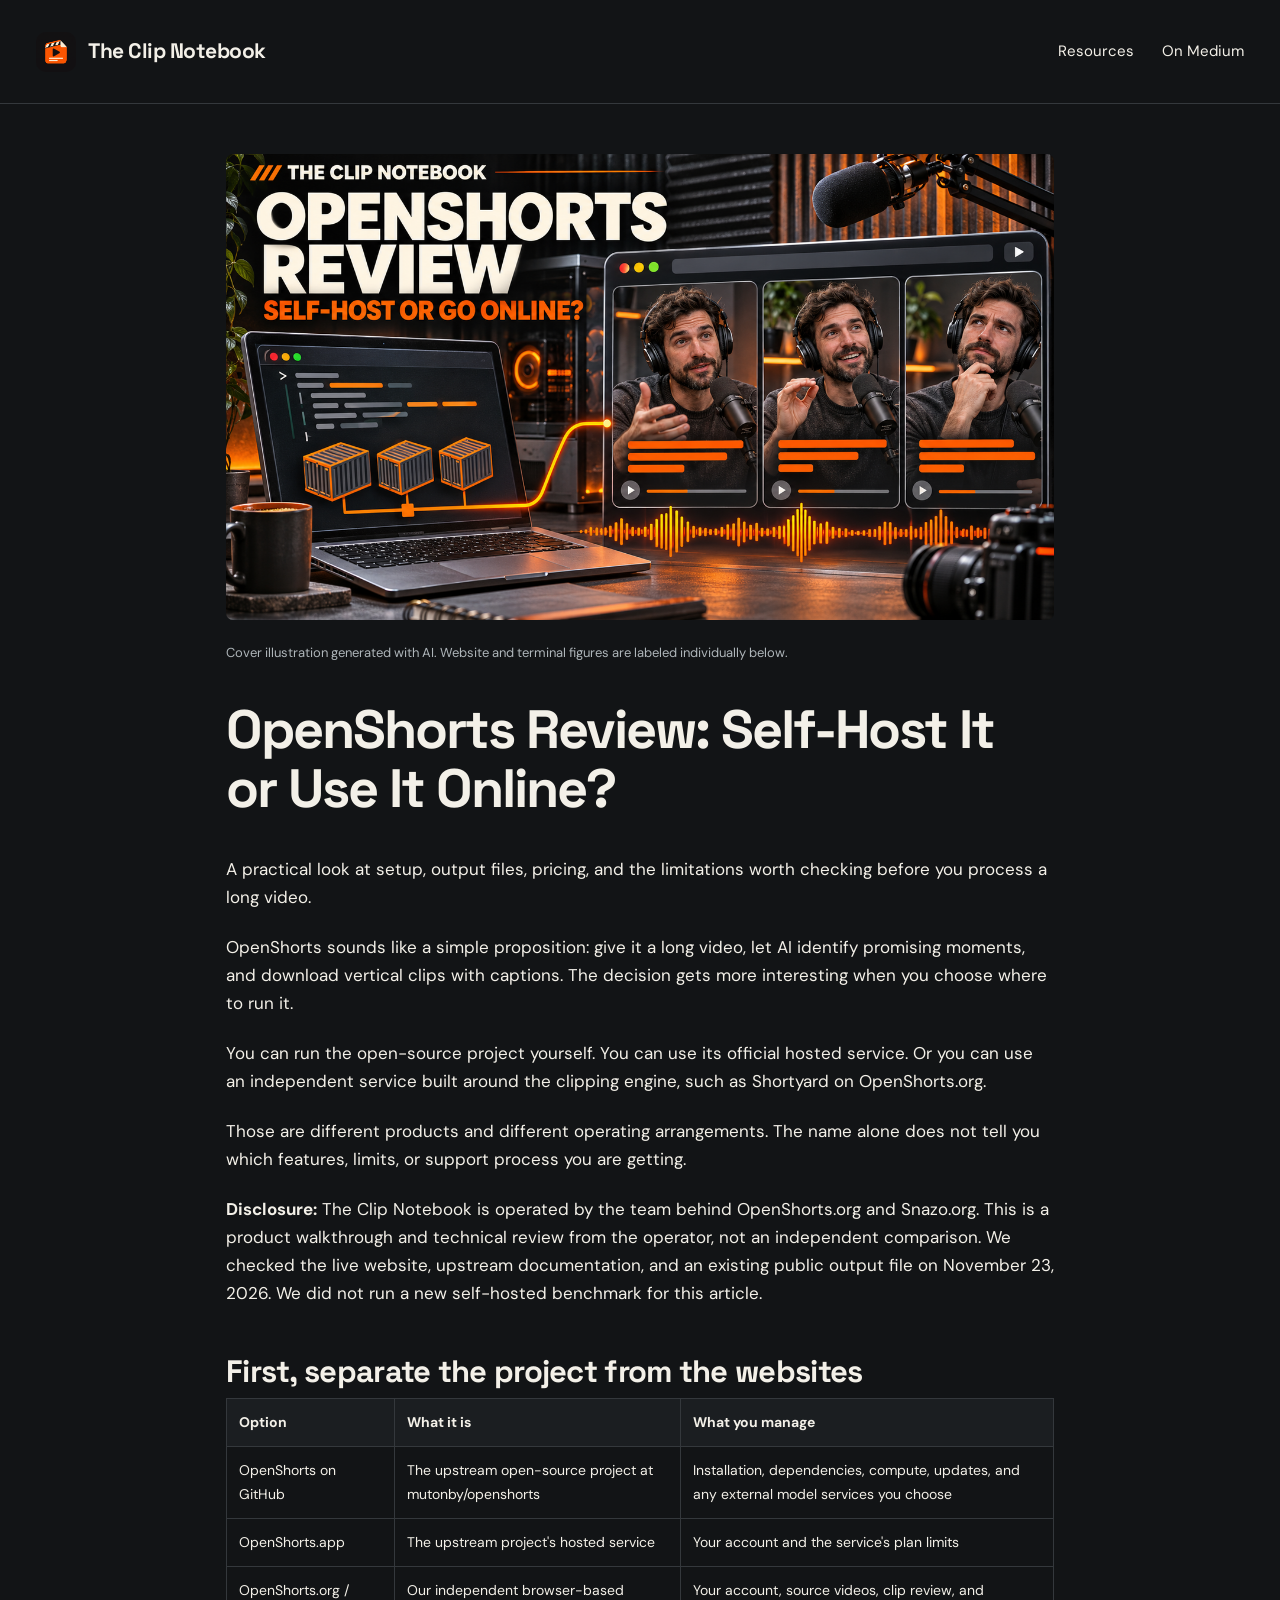
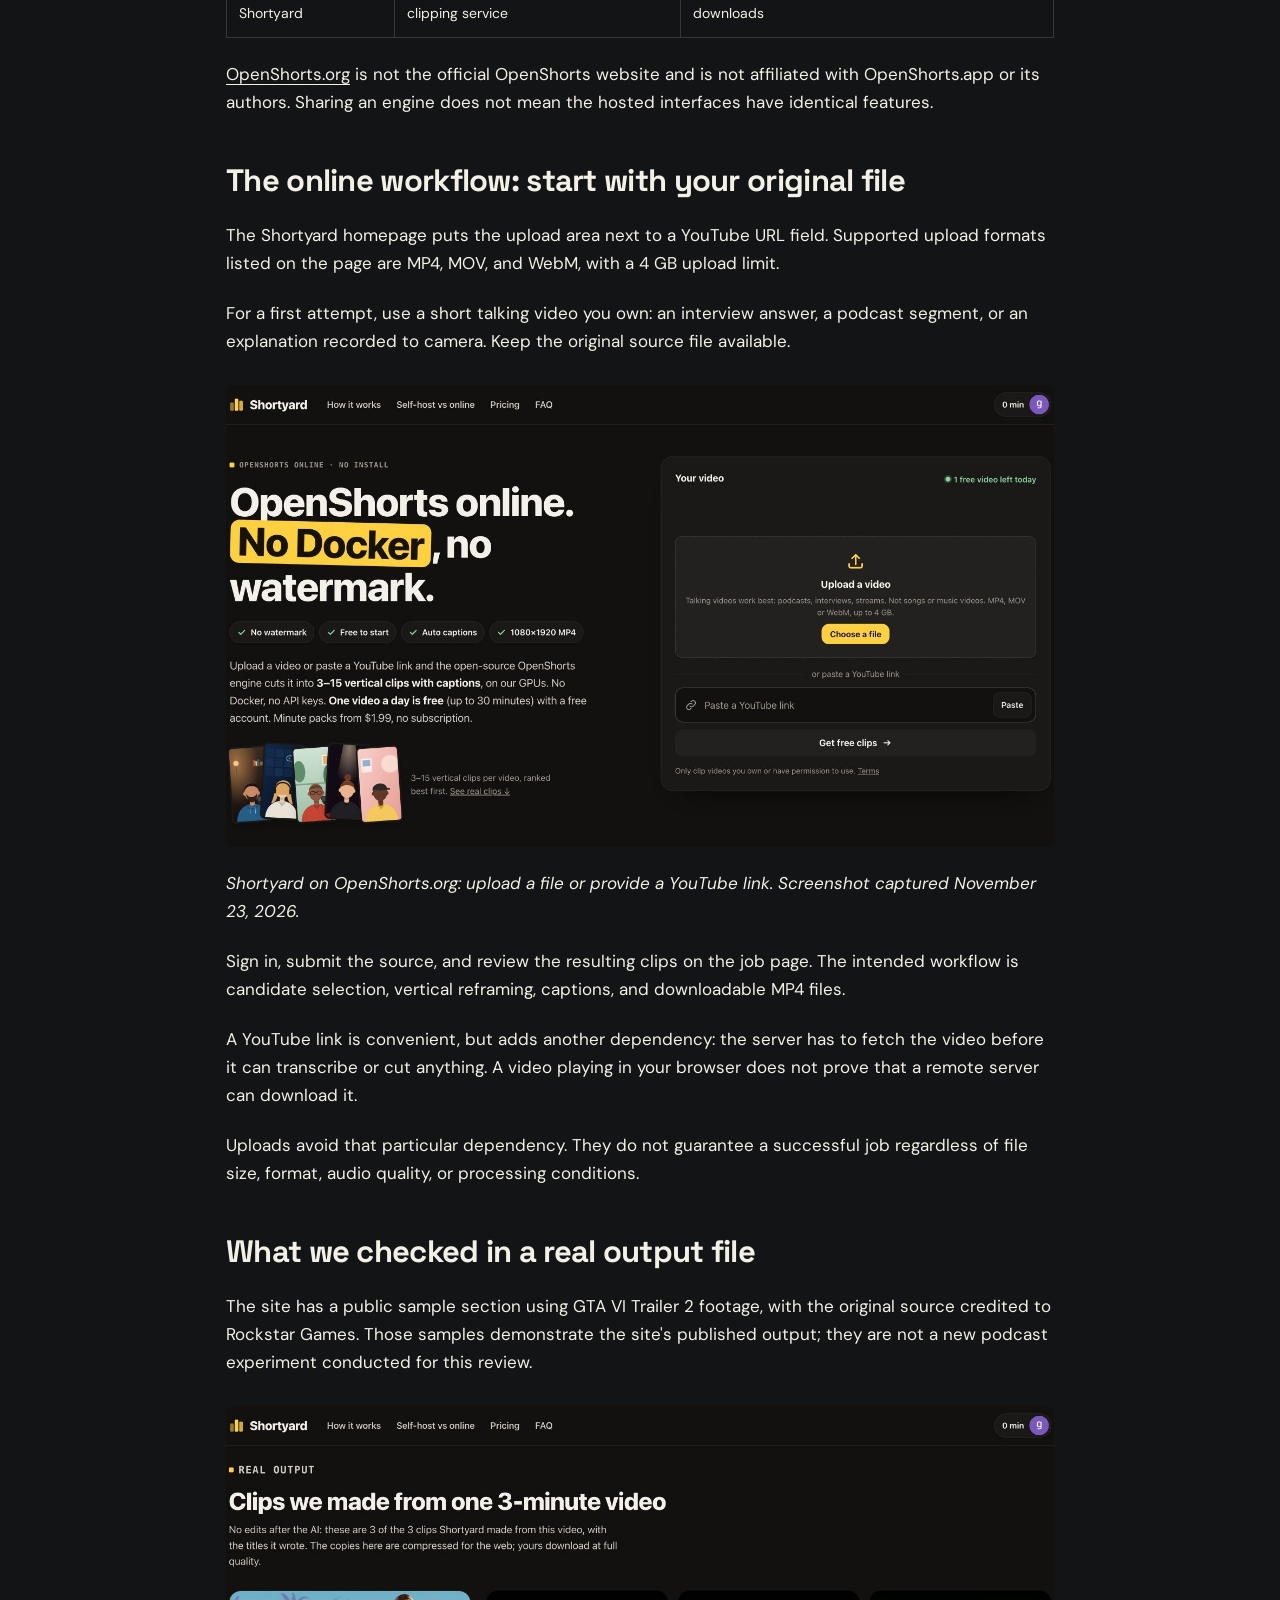
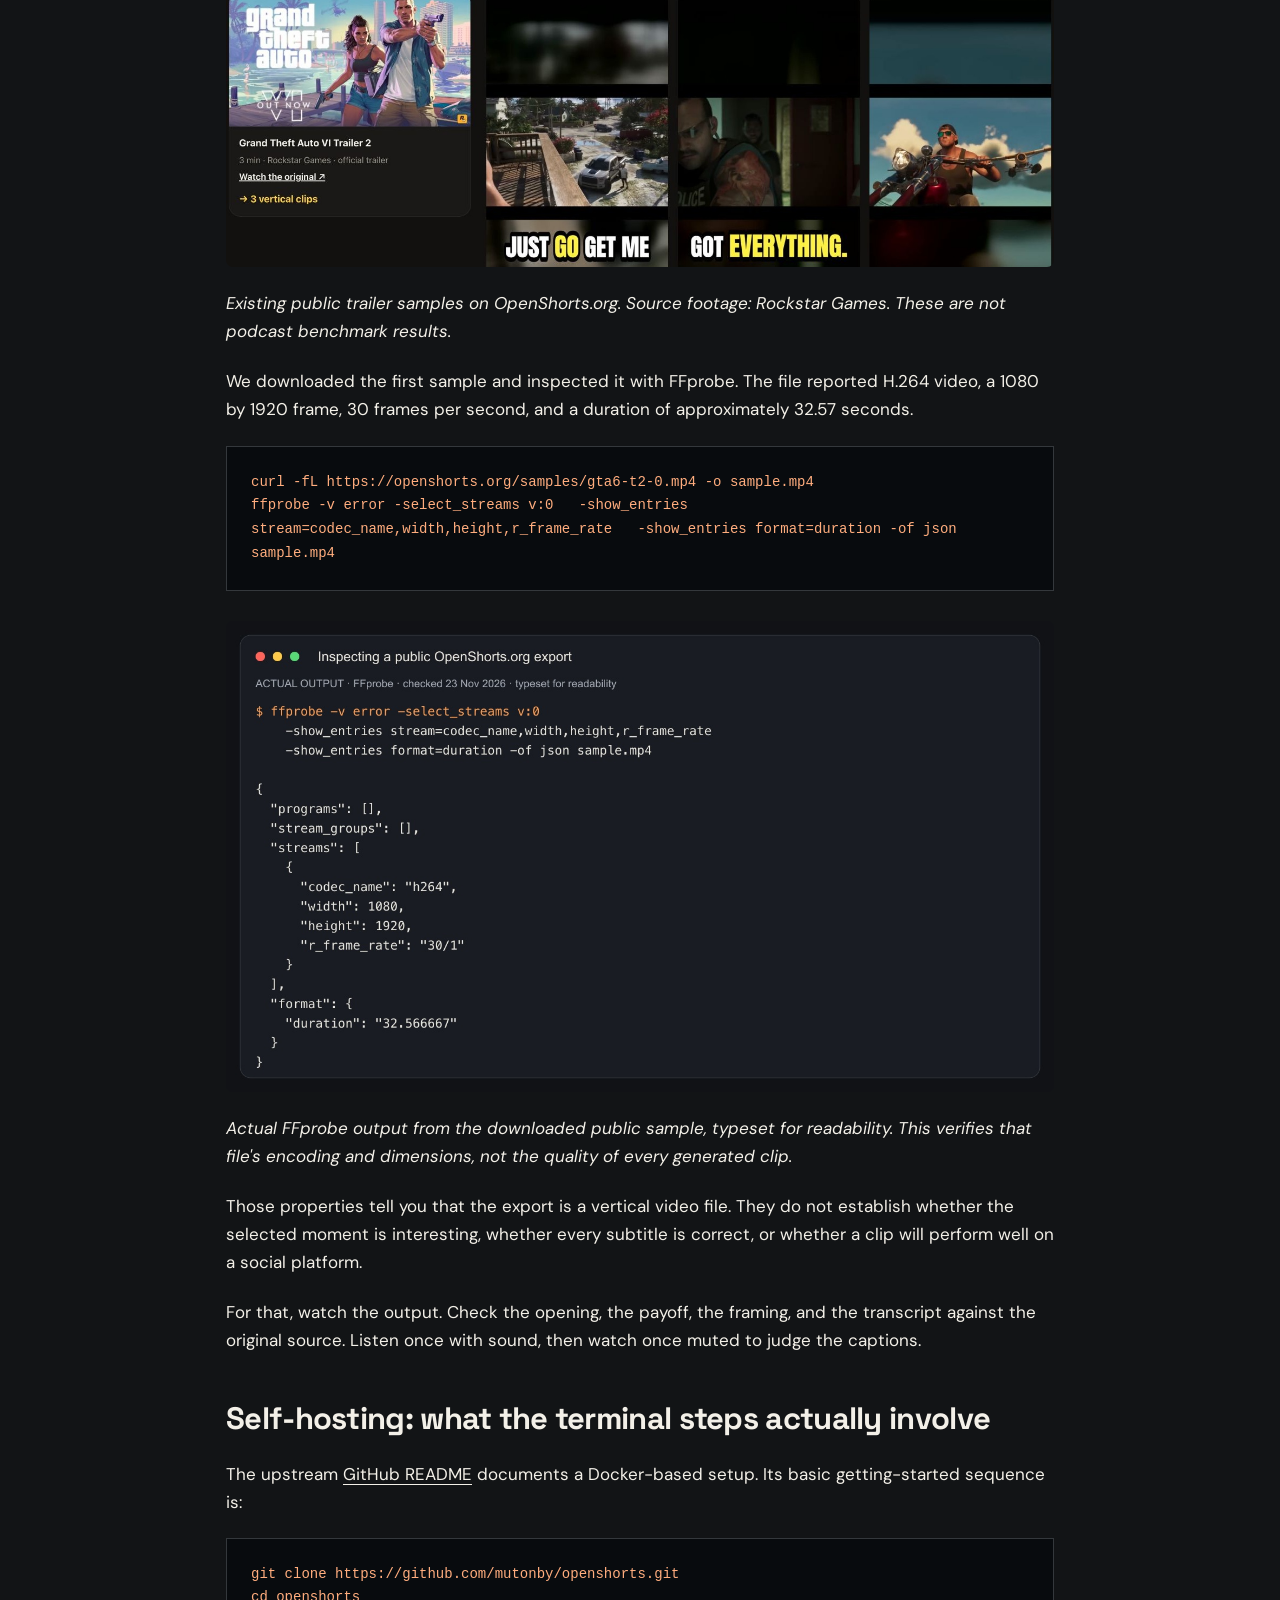
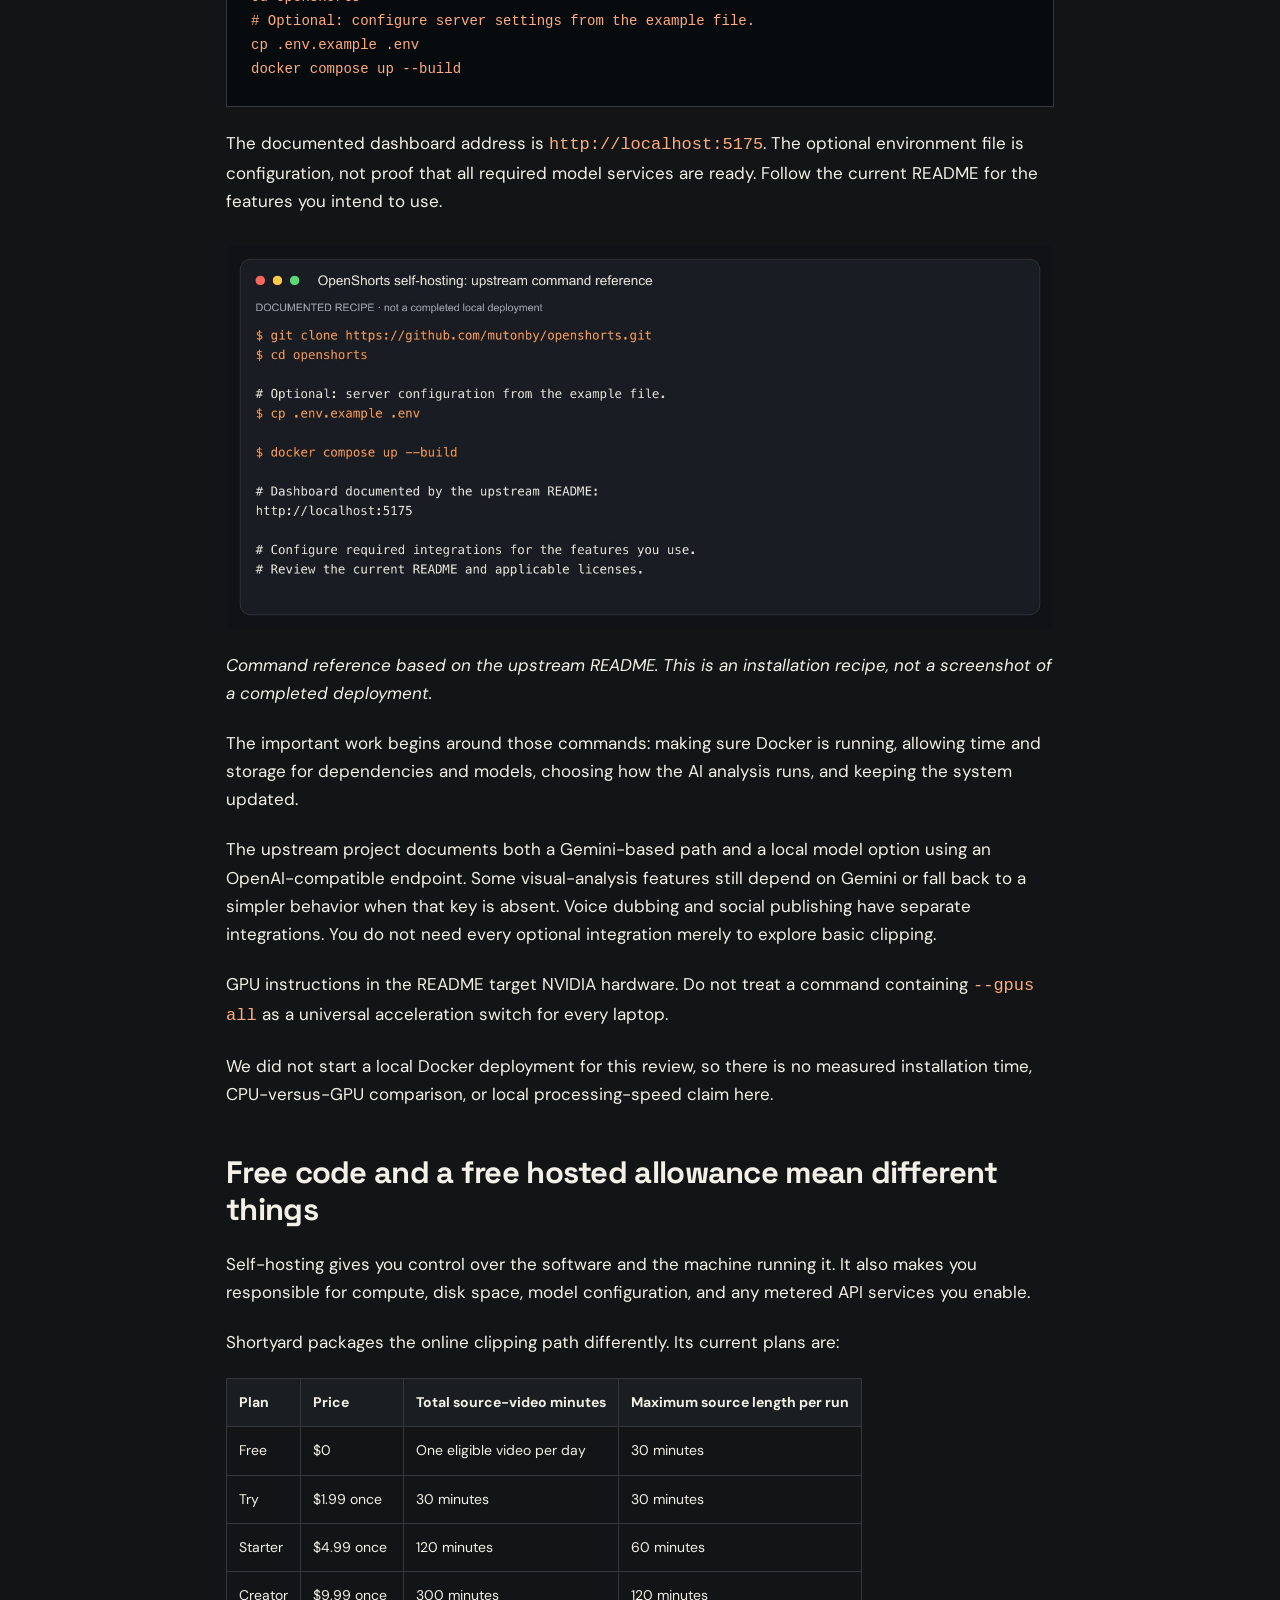
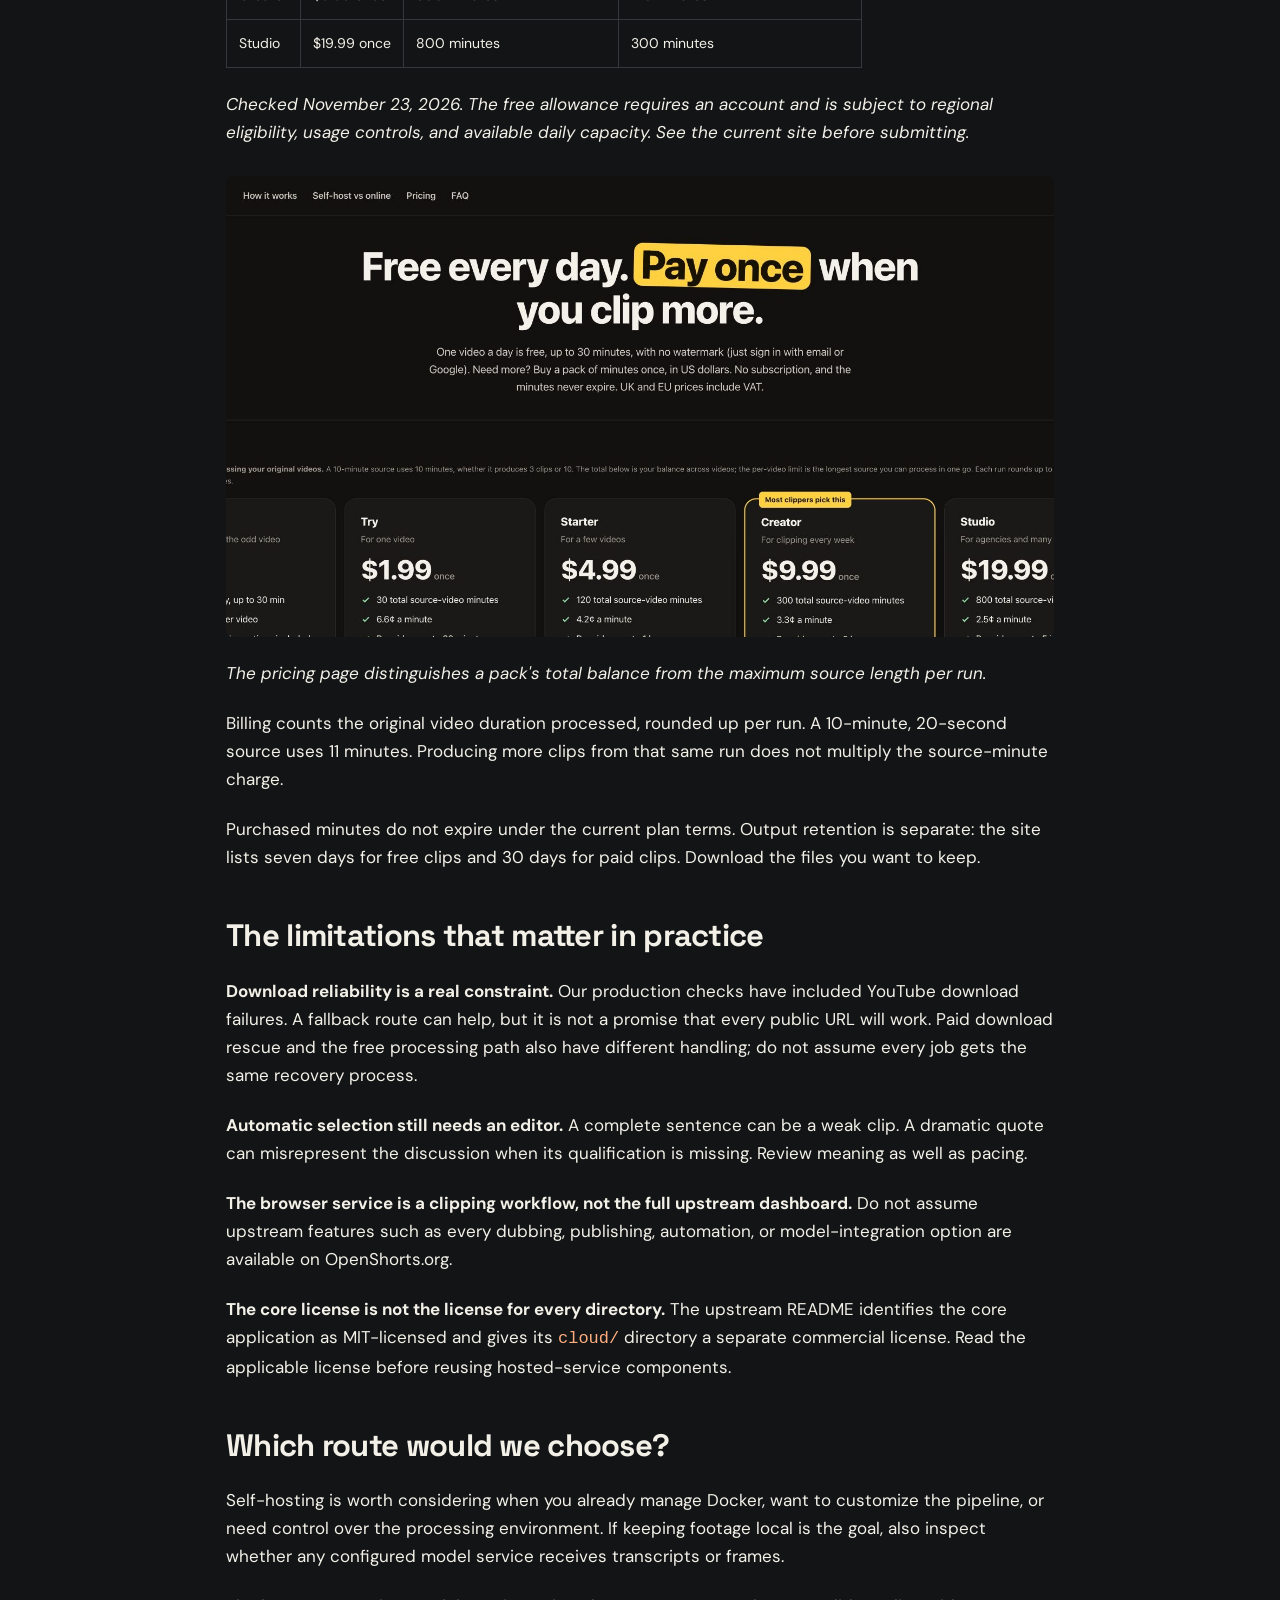
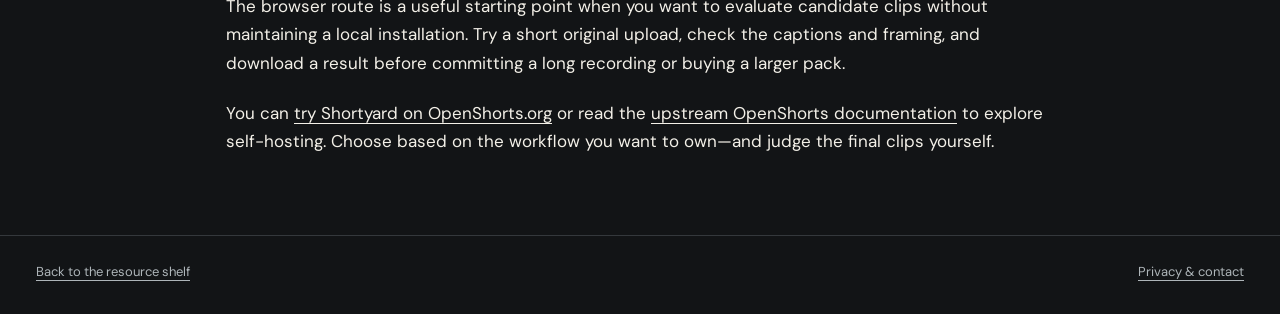
==== docs/guides/openshorts-review.html @ 666cdbc4 "Launch The Clip Notebook resource library and OpenShorts review" ====
<!doctype html><html lang="en"><head><meta charset="utf-8"><meta name="viewport" content="width=device-width,initial-scale=1"><title>OpenShorts Review: Self-Host or Go Online? — The Clip Notebook</title><meta name="description" content="A practical operator review of OpenShorts setup, output formats, source-minute pricing, self-hosting and limitations."><link rel="canonical" href="https://clipnotebook.github.io/clip-notebook/guides/openshorts-review.html"><meta property="og:image" content="https://clipnotebook.github.io/clip-notebook/assets/cover.png"><link rel="icon" href="../assets/avatar.png"><link rel="stylesheet" href="../style.css"></head><body><header><a class="brand" href="../"><img src="../assets/avatar.png" alt="">The Clip Notebook</a><nav><a href="../#resources">Resources</a><a href="https://medium.com/@clipnotebook">On Medium</a></nav></header><main class="article"><img src="../assets/cover.png" alt="OpenShorts review: self-host or go online"><p style="font-size:13px;color:#aeb5b9">Cover illustration generated with AI. Website and terminal figures are labeled individually below.</p><h1>OpenShorts Review: Self-Host It or Use It Online?</h1>
<p>A practical look at setup, output files, pricing, and the limitations worth checking before you process a long video.</p>
<p>OpenShorts sounds like a simple proposition: give it a long video, let AI identify promising moments, and download vertical clips with captions. The decision gets more interesting when you choose where to run it.</p>
<p>You can run the open-source project yourself. You can use its official hosted service. Or you can use an independent service built around the clipping engine, such as Shortyard on OpenShorts.org.</p>
<p>Those are different products and different operating arrangements. The name alone does not tell you which features, limits, or support process you are getting.</p>
<p><strong>Disclosure:</strong> The Clip Notebook is operated by the team behind OpenShorts.org and Snazo.org. This is a product walkthrough and technical review from the operator, not an independent comparison. We checked the live website, upstream documentation, and an existing public output file on November 23, 2026. We did not run a new self-hosted benchmark for this article.</p>
<h2>First, separate the project from the websites</h2>
<table>
<thead>
<tr>
<th>Option</th>
<th>What it is</th>
<th>What you manage</th>
</tr>
</thead>
<tbody><tr>
<td>OpenShorts on GitHub</td>
<td>The upstream open-source project at mutonby/openshorts</td>
<td>Installation, dependencies, compute, updates, and any external model services you choose</td>
</tr>
<tr>
<td>OpenShorts.app</td>
<td>The upstream project&#39;s hosted service</td>
<td>Your account and the service&#39;s plan limits</td>
</tr>
<tr>
<td>OpenShorts.org / Shortyard</td>
<td>Our independent browser-based clipping service</td>
<td>Your account, source videos, clip review, and downloads</td>
</tr>
</tbody></table>
<p><a href="https://openshorts.org/?utm_source=github-pages&amp;utm_medium=outreach&amp;utm_campaign=backlinks">OpenShorts.org</a> is not the official OpenShorts website and is not affiliated with OpenShorts.app or its authors. Sharing an engine does not mean the hosted interfaces have identical features.</p>
<h2>The online workflow: start with your original file</h2>
<p>The Shortyard homepage puts the upload area next to a YouTube URL field. Supported upload formats listed on the page are MP4, MOV, and WebM, with a 4 GB upload limit.</p>
<p>For a first attempt, use a short talking video you own: an interview answer, a podcast segment, or an explanation recorded to camera. Keep the original source file available.</p>
<p><img src="../assets/01-online-upload.jpg" alt="Shortyard upload interface"></p>
<p><em>Shortyard on OpenShorts.org: upload a file or provide a YouTube link. Screenshot captured November 23, 2026.</em></p>
<p>Sign in, submit the source, and review the resulting clips on the job page. The intended workflow is candidate selection, vertical reframing, captions, and downloadable MP4 files.</p>
<p>A YouTube link is convenient, but adds another dependency: the server has to fetch the video before it can transcribe or cut anything. A video playing in your browser does not prove that a remote server can download it.</p>
<p>Uploads avoid that particular dependency. They do not guarantee a successful job regardless of file size, format, audio quality, or processing conditions.</p>
<h2>What we checked in a real output file</h2>
<p>The site has a public sample section using GTA VI Trailer 2 footage, with the original source credited to Rockstar Games. Those samples demonstrate the site&#39;s published output; they are not a new podcast experiment conducted for this review.</p>
<p><img src="../assets/02-public-samples.jpg" alt="Public sample clips"></p>
<p><em>Existing public trailer samples on OpenShorts.org. Source footage: Rockstar Games. These are not podcast benchmark results.</em></p>
<p>We downloaded the first sample and inspected it with FFprobe. The file reported H.264 video, a 1080 by 1920 frame, 30 frames per second, and a duration of approximately 32.57 seconds.</p>
<pre><code class="language-bash">curl -fL https://openshorts.org/samples/gta6-t2-0.mp4 -o sample.mp4
ffprobe -v error -select_streams v:0   -show_entries stream=codec_name,width,height,r_frame_rate   -show_entries format=duration -of json sample.mp4
</code></pre>
<p><img src="../assets/04-terminal-output.jpg" alt="Actual FFprobe output, typeset for readability"></p>
<p><em>Actual FFprobe output from the downloaded public sample, typeset for readability. This verifies that file&#39;s encoding and dimensions, not the quality of every generated clip.</em></p>
<p>Those properties tell you that the export is a vertical video file. They do not establish whether the selected moment is interesting, whether every subtitle is correct, or whether a clip will perform well on a social platform.</p>
<p>For that, watch the output. Check the opening, the payoff, the framing, and the transcript against the original source. Listen once with sound, then watch once muted to judge the captions.</p>
<h2>Self-hosting: what the terminal steps actually involve</h2>
<p>The upstream <a href="https://github.com/mutonby/openshorts#readme">GitHub README</a> documents a Docker-based setup. Its basic getting-started sequence is:</p>
<pre><code class="language-bash">git clone https://github.com/mutonby/openshorts.git
cd openshorts
# Optional: configure server settings from the example file.
cp .env.example .env
docker compose up --build
</code></pre>
<p>The documented dashboard address is <code>http://localhost:5175</code>. The optional environment file is configuration, not proof that all required model services are ready. Follow the current README for the features you intend to use.</p>
<p><img src="../assets/05-terminal-self-host.jpg" alt="Upstream self-hosting command reference"></p>
<p><em>Command reference based on the upstream README. This is an installation recipe, not a screenshot of a completed deployment.</em></p>
<p>The important work begins around those commands: making sure Docker is running, allowing time and storage for dependencies and models, choosing how the AI analysis runs, and keeping the system updated.</p>
<p>The upstream project documents both a Gemini-based path and a local model option using an OpenAI-compatible endpoint. Some visual-analysis features still depend on Gemini or fall back to a simpler behavior when that key is absent. Voice dubbing and social publishing have separate integrations. You do not need every optional integration merely to explore basic clipping.</p>
<p>GPU instructions in the README target NVIDIA hardware. Do not treat a command containing <code>--gpus all</code> as a universal acceleration switch for every laptop.</p>
<p>We did not start a local Docker deployment for this review, so there is no measured installation time, CPU-versus-GPU comparison, or local processing-speed claim here.</p>
<h2>Free code and a free hosted allowance mean different things</h2>
<p>Self-hosting gives you control over the software and the machine running it. It also makes you responsible for compute, disk space, model configuration, and any metered API services you enable.</p>
<p>Shortyard packages the online clipping path differently. Its current plans are:</p>
<table>
<thead>
<tr>
<th>Plan</th>
<th>Price</th>
<th>Total source-video minutes</th>
<th>Maximum source length per run</th>
</tr>
</thead>
<tbody><tr>
<td>Free</td>
<td>$0</td>
<td>One eligible video per day</td>
<td>30 minutes</td>
</tr>
<tr>
<td>Try</td>
<td>$1.99 once</td>
<td>30 minutes</td>
<td>30 minutes</td>
</tr>
<tr>
<td>Starter</td>
<td>$4.99 once</td>
<td>120 minutes</td>
<td>60 minutes</td>
</tr>
<tr>
<td>Creator</td>
<td>$9.99 once</td>
<td>300 minutes</td>
<td>120 minutes</td>
</tr>
<tr>
<td>Studio</td>
<td>$19.99 once</td>
<td>800 minutes</td>
<td>300 minutes</td>
</tr>
</tbody></table>
<p><em>Checked November 23, 2026. The free allowance requires an account and is subject to regional eligibility, usage controls, and available daily capacity. See the current site before submitting.</em></p>
<p><img src="../assets/03-pricing.jpg" alt="Shortyard pricing page"></p>
<p><em>The pricing page distinguishes a pack&#39;s total balance from the maximum source length per run.</em></p>
<p>Billing counts the original video duration processed, rounded up per run. A 10-minute, 20-second source uses 11 minutes. Producing more clips from that same run does not multiply the source-minute charge.</p>
<p>Purchased minutes do not expire under the current plan terms. Output retention is separate: the site lists seven days for free clips and 30 days for paid clips. Download the files you want to keep.</p>
<h2>The limitations that matter in practice</h2>
<p><strong>Download reliability is a real constraint.</strong> Our production checks have included YouTube download failures. A fallback route can help, but it is not a promise that every public URL will work. Paid download rescue and the free processing path also have different handling; do not assume every job gets the same recovery process.</p>
<p><strong>Automatic selection still needs an editor.</strong> A complete sentence can be a weak clip. A dramatic quote can misrepresent the discussion when its qualification is missing. Review meaning as well as pacing.</p>
<p><strong>The browser service is a clipping workflow, not the full upstream dashboard.</strong> Do not assume upstream features such as every dubbing, publishing, automation, or model-integration option are available on OpenShorts.org.</p>
<p><strong>The core license is not the license for every directory.</strong> The upstream README identifies the core application as MIT-licensed and gives its <code>cloud/</code> directory a separate commercial license. Read the applicable license before reusing hosted-service components.</p>
<h2>Which route would we choose?</h2>
<p>Self-hosting is worth considering when you already manage Docker, want to customize the pipeline, or need control over the processing environment. If keeping footage local is the goal, also inspect whether any configured model service receives transcripts or frames.</p>
<p>The browser route is a useful starting point when you want to evaluate candidate clips without maintaining a local installation. Try a short original upload, check the captions and framing, and download a result before committing a long recording or buying a larger pack.</p>
<p>You can <a href="https://openshorts.org/?utm_source=github-pages&amp;utm_medium=outreach&amp;utm_campaign=backlinks">try Shortyard on OpenShorts.org</a> or read the <a href="https://github.com/mutonby/openshorts#readme">upstream OpenShorts documentation</a> to explore self-hosting. Choose based on the workflow you want to own—and judge the final clips yourself.</p>
</main><footer><a href="../">Back to the resource shelf</a><a href="../privacy.html">Privacy & contact</a></footer></body></html>
---- docs/style.css ----
@import url('https://fonts.googleapis.com/css2?family=DM+Sans:wght@400;500;600;700&family=Space+Grotesk:wght@400;500;600;700&display=swap');
:root{color-scheme:dark;--bg:#121416;--panel:#1b1e21;--line:#34383c;--ink:#f3f0e8;--muted:#aeb5b9;--orange:#ff762f}*{box-sizing:border-box}html{scroll-behavior:smooth}body{margin:0;background:var(--bg);color:var(--ink);font:17px/1.65 'DM Sans',sans-serif}a{color:inherit;text-underline-offset:4px}a:hover{color:var(--orange)}img{max-width:100%;display:block}button{font:inherit;cursor:pointer}header,main,footer{max-width:1280px;margin:auto;padding:0 36px}header{height:104px;display:flex;align-items:center;justify-content:space-between;border-bottom:1px solid var(--line)}.brand{display:flex;align-items:center;gap:12px;text-decoration:none;font-family:'Space Grotesk',sans-serif;font-weight:700;font-size:21px;letter-spacing:-.5px}.brand img{width:40px;height:40px;border-radius:10px}nav{display:flex;gap:28px;font-size:15px}nav a{text-decoration:none}.hero{padding:72px 0 64px;display:grid;grid-template-columns:1.05fr 1fr;gap:50px;align-items:center}.eyebrow{color:var(--orange);font-size:13px;letter-spacing:2px;text-transform:uppercase;font-weight:700}.hero h1{font-family:'Space Grotesk',sans-serif;font-size:clamp(48px,5vw,76px);line-height:1.03;letter-spacing:-4px;margin:20px 0 28px}.hero h1 span{color:var(--orange)}.hero p{color:var(--muted);max-width:520px;font-size:18px}.button{display:inline-block;background:var(--orange);color:#141414;text-decoration:none;padding:12px 20px;font-weight:700;border:0;border-radius:5px}.button:hover{background:#ff965b;color:#141414}.hero-art{border:1px solid var(--line);border-radius:12px;overflow:hidden;background:#252527}.hero-art img{width:100%;aspect-ratio:16/9;object-fit:cover}.hero-art small{display:block;padding:14px 18px;color:var(--muted);font-size:13px}.section{padding:48px 0;border-top:1px solid var(--line)}.section-head{display:flex;justify-content:space-between;align-items:end;gap:20px;margin-bottom:28px}h2,h3,h4{font-family:'Space Grotesk',sans-serif;line-height:1.2;letter-spacing:-.7px}h2{font-size:34px;margin:8px 0}h3{font-size:23px}.section-head p{color:var(--muted);max-width:440px;margin:0}.filters{display:flex;gap:8px;flex-wrap:wrap;margin-bottom:26px}.filters button{background:transparent;color:var(--muted);border:1px solid var(--line);border-radius:30px;padding:7px 17px;font-size:14px}.filters button[aria-pressed=true]{background:var(--ink);color:#111;border-color:var(--ink)}.resources{display:grid;grid-template-columns:repeat(3,1fr);gap:18px}.resource{padding:26px;background:var(--panel);border:1px solid var(--line);border-radius:8px;display:flex;flex-direction:column;min-height:265px}.resource h3{margin:14px 0}.resource p{font-size:15px;color:var(--muted);margin:0 0 22px}.resource a{margin-top:auto;font-size:15px}.tag{font-size:12px;letter-spacing:1.4px;text-transform:uppercase;color:var(--orange)}.recipe{display:grid;grid-template-columns:1fr 1.5fr;gap:40px}.recipe p,.disclosure p{color:var(--muted)}.terminal{background:#080b0e;border:1px solid var(--line);border-radius:8px;overflow:hidden}.terminal-bar{padding:12px 18px;border-bottom:1px solid var(--line);display:flex;justify-content:space-between;align-items:center;font-size:13px;color:var(--muted)}.copy{border:1px solid #555;background:#262b30;color:#fff;padding:4px 12px;border-radius:4px;font-size:13px}.terminal pre{padding:20px;white-space:pre-wrap;overflow-wrap:anywhere;color:#eee;margin:0;font:14px/1.85 Menlo,monospace}.checks{display:grid;grid-template-columns:repeat(2,1fr);gap:12px}.checks label{display:flex;align-items:start;gap:12px;padding:14px 18px;border:1px solid var(--line);border-radius:5px;font-size:15px}.checks input{accent-color:var(--orange);margin-top:7px}.disclosure{font-size:15px;max-width:850px}footer{padding-top:25px;padding-bottom:40px;border-top:1px solid var(--line);display:flex;justify-content:space-between;color:var(--muted);font-size:13px}.article{max-width:900px;margin:50px auto 80px}.article h1{font:700 54px/1.1 'Space Grotesk',sans-serif;letter-spacing:-2px}.article h2{font-size:31px;margin-top:46px}.article p{margin:22px 0}.article img{margin:30px 0 8px;border-radius:7px}.article table{width:100%;border-collapse:collapse;font-size:14px;display:block;overflow-x:auto}.article td,.article th{border:1px solid var(--line);padding:12px;vertical-align:top}.article th{text-align:left;background:var(--panel)}.article pre{background:#080b0e;border:1px solid var(--line);padding:24px;overflow:auto;font:14px/1.7 Menlo,monospace}.article code{color:#ffad7e}.article pre code{white-space:pre-wrap;overflow-wrap:anywhere}.article>p:first-of-type{font-size:22px;color:var(--muted)}[hidden]{display:none!important}@media(max-width:900px){header,main,footer{padding-left:22px;padding-right:22px}nav{gap:14px}.hero{grid-template-columns:1fr;padding-top:42px;gap:28px}.hero h1{letter-spacing:-2px}.resources{grid-template-columns:1fr 1fr}.recipe{grid-template-columns:1fr}.section-head{display:block}.section-head p{margin-top:14px}.article h1{font-size:40px}}@media(max-width:560px){header{height:auto;padding-top:20px;padding-bottom:20px;display:block}nav{margin-top:20px}.brand{font-size:19px}.resources,.checks{grid-template-columns:1fr}footer{display:block}.hero h1{font-size:48px}}
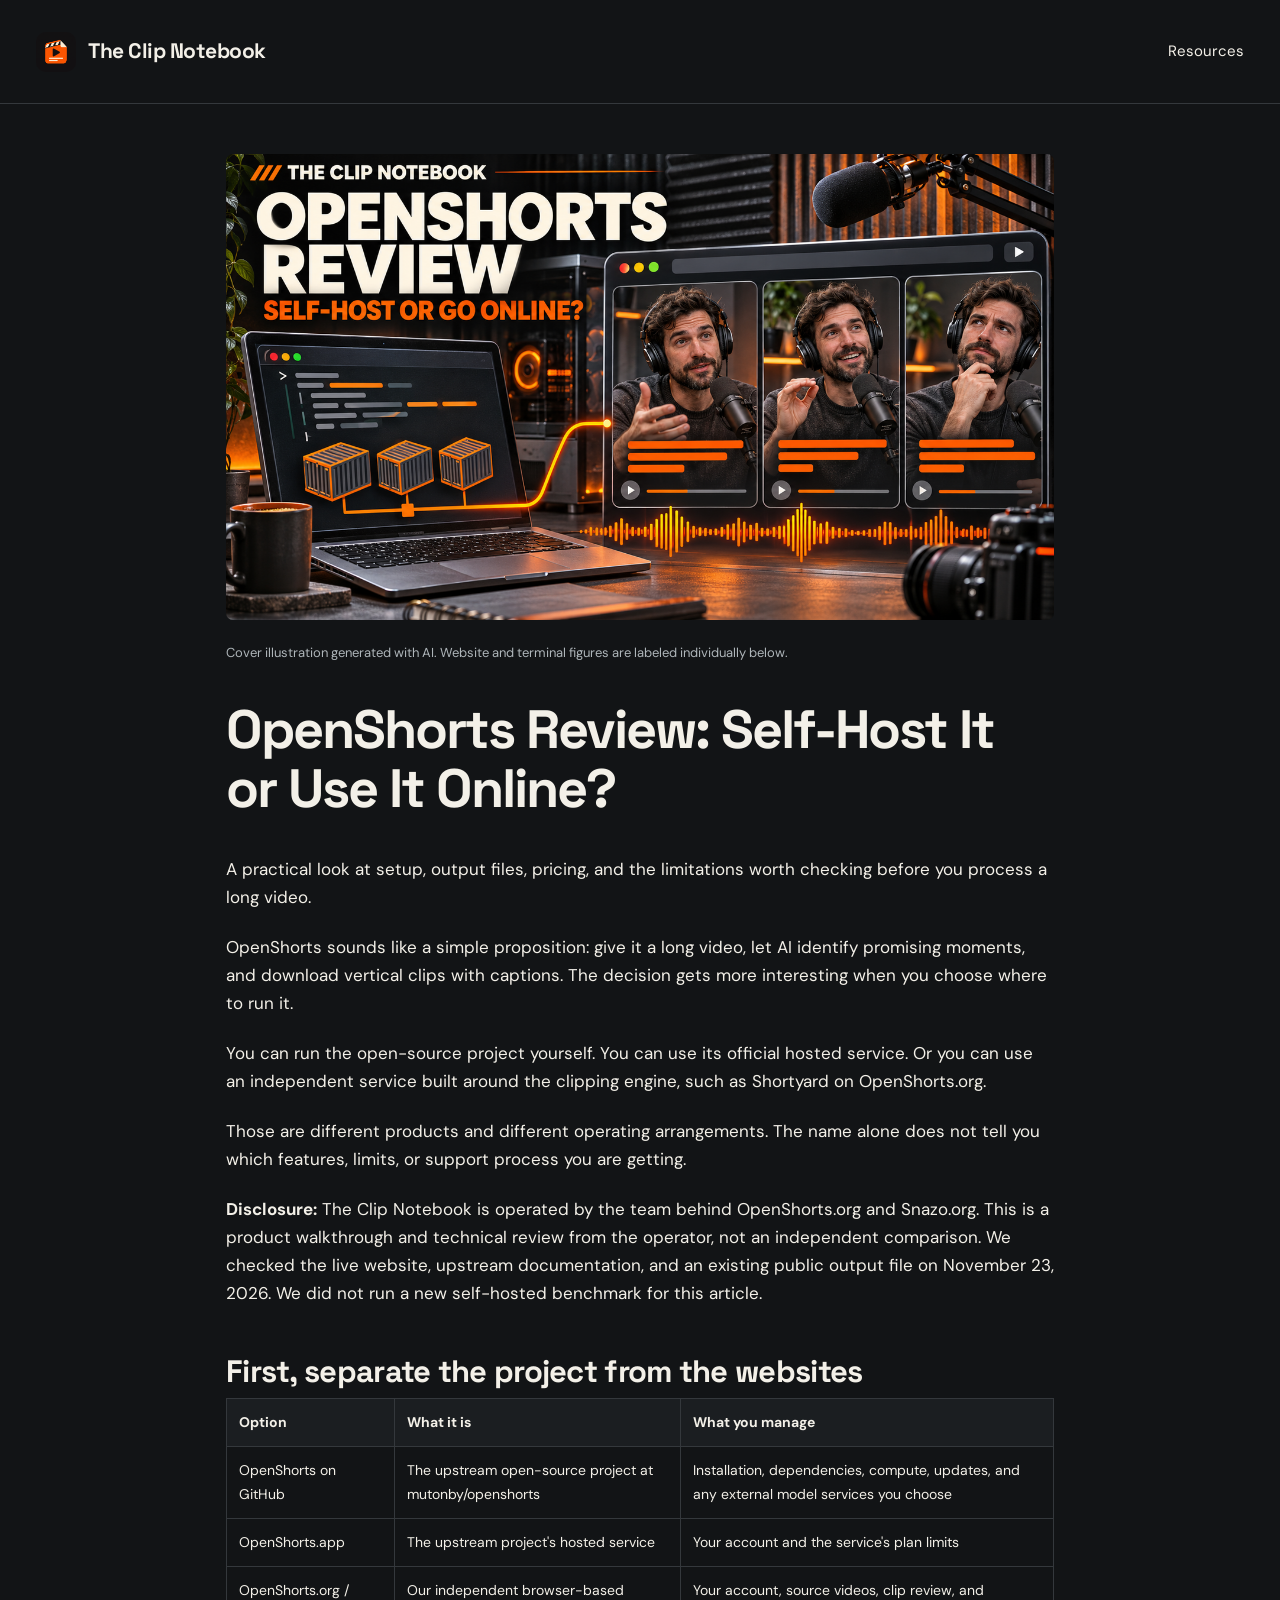
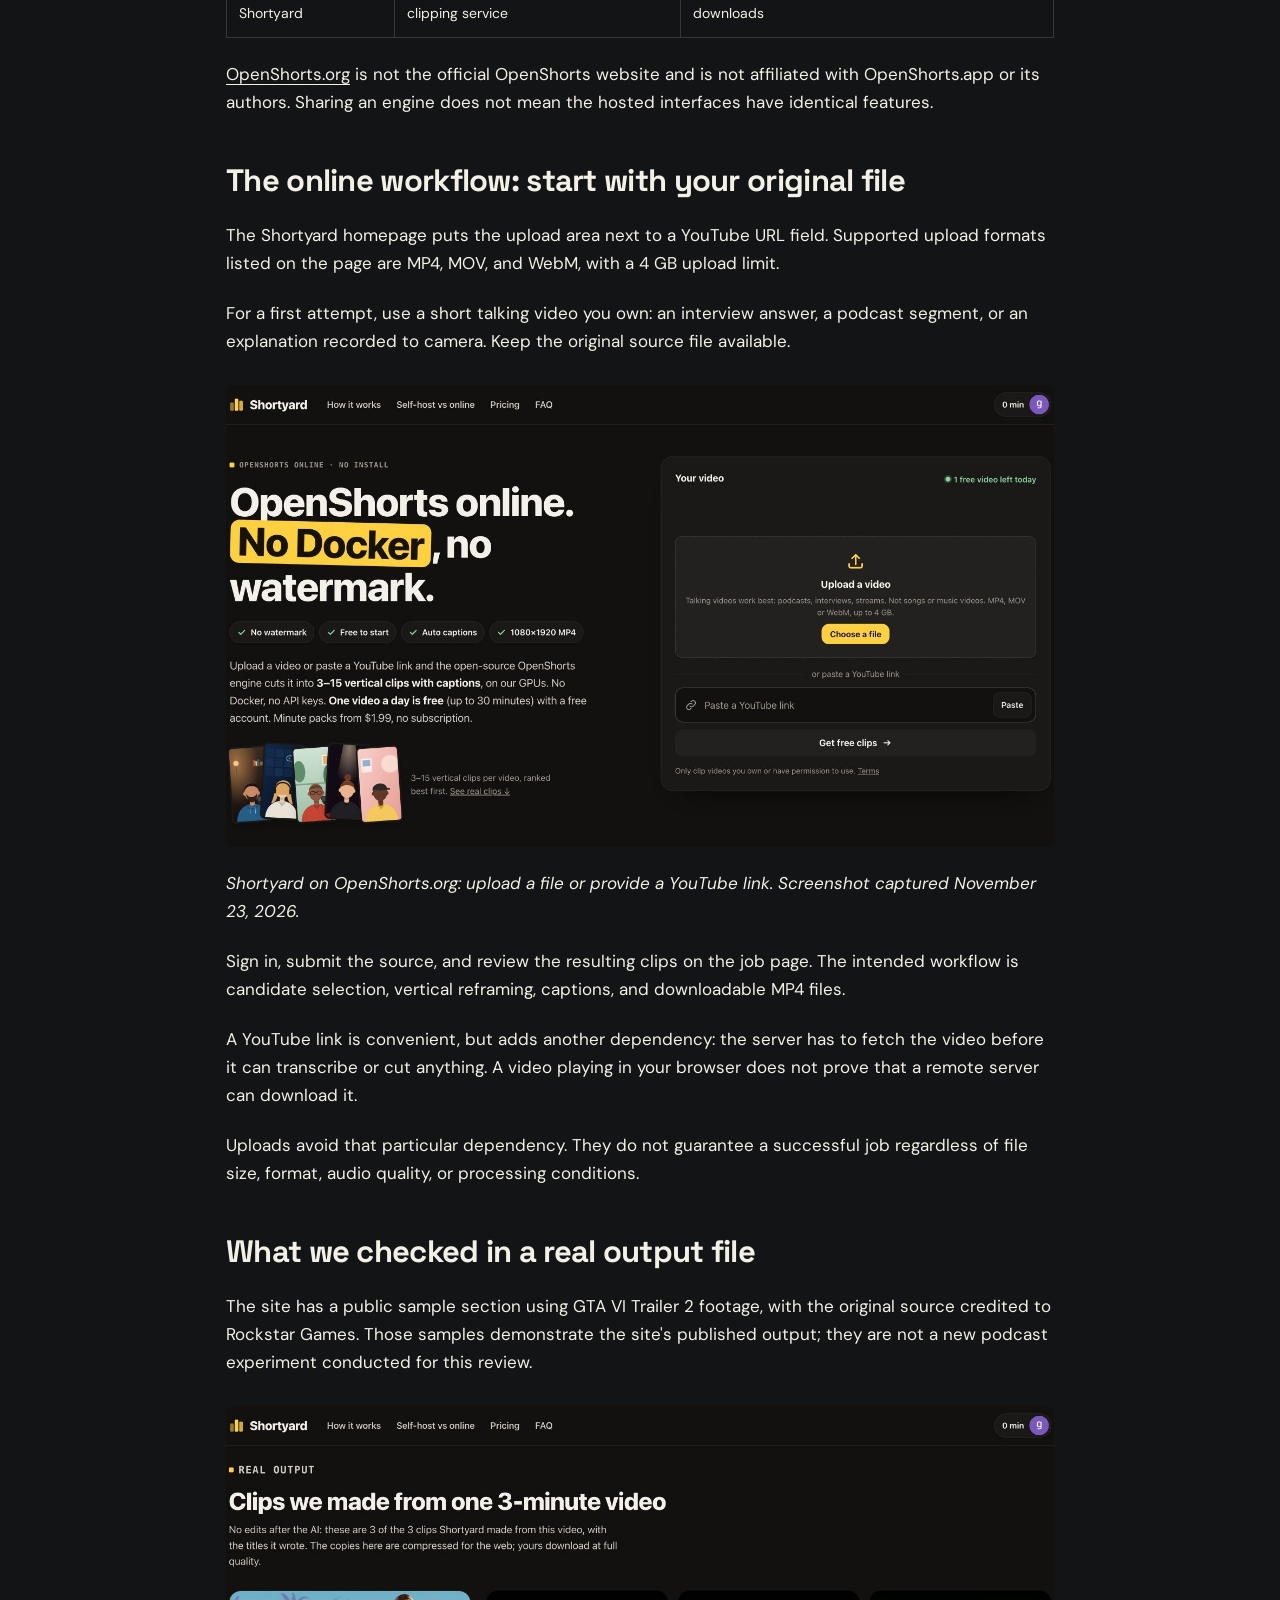
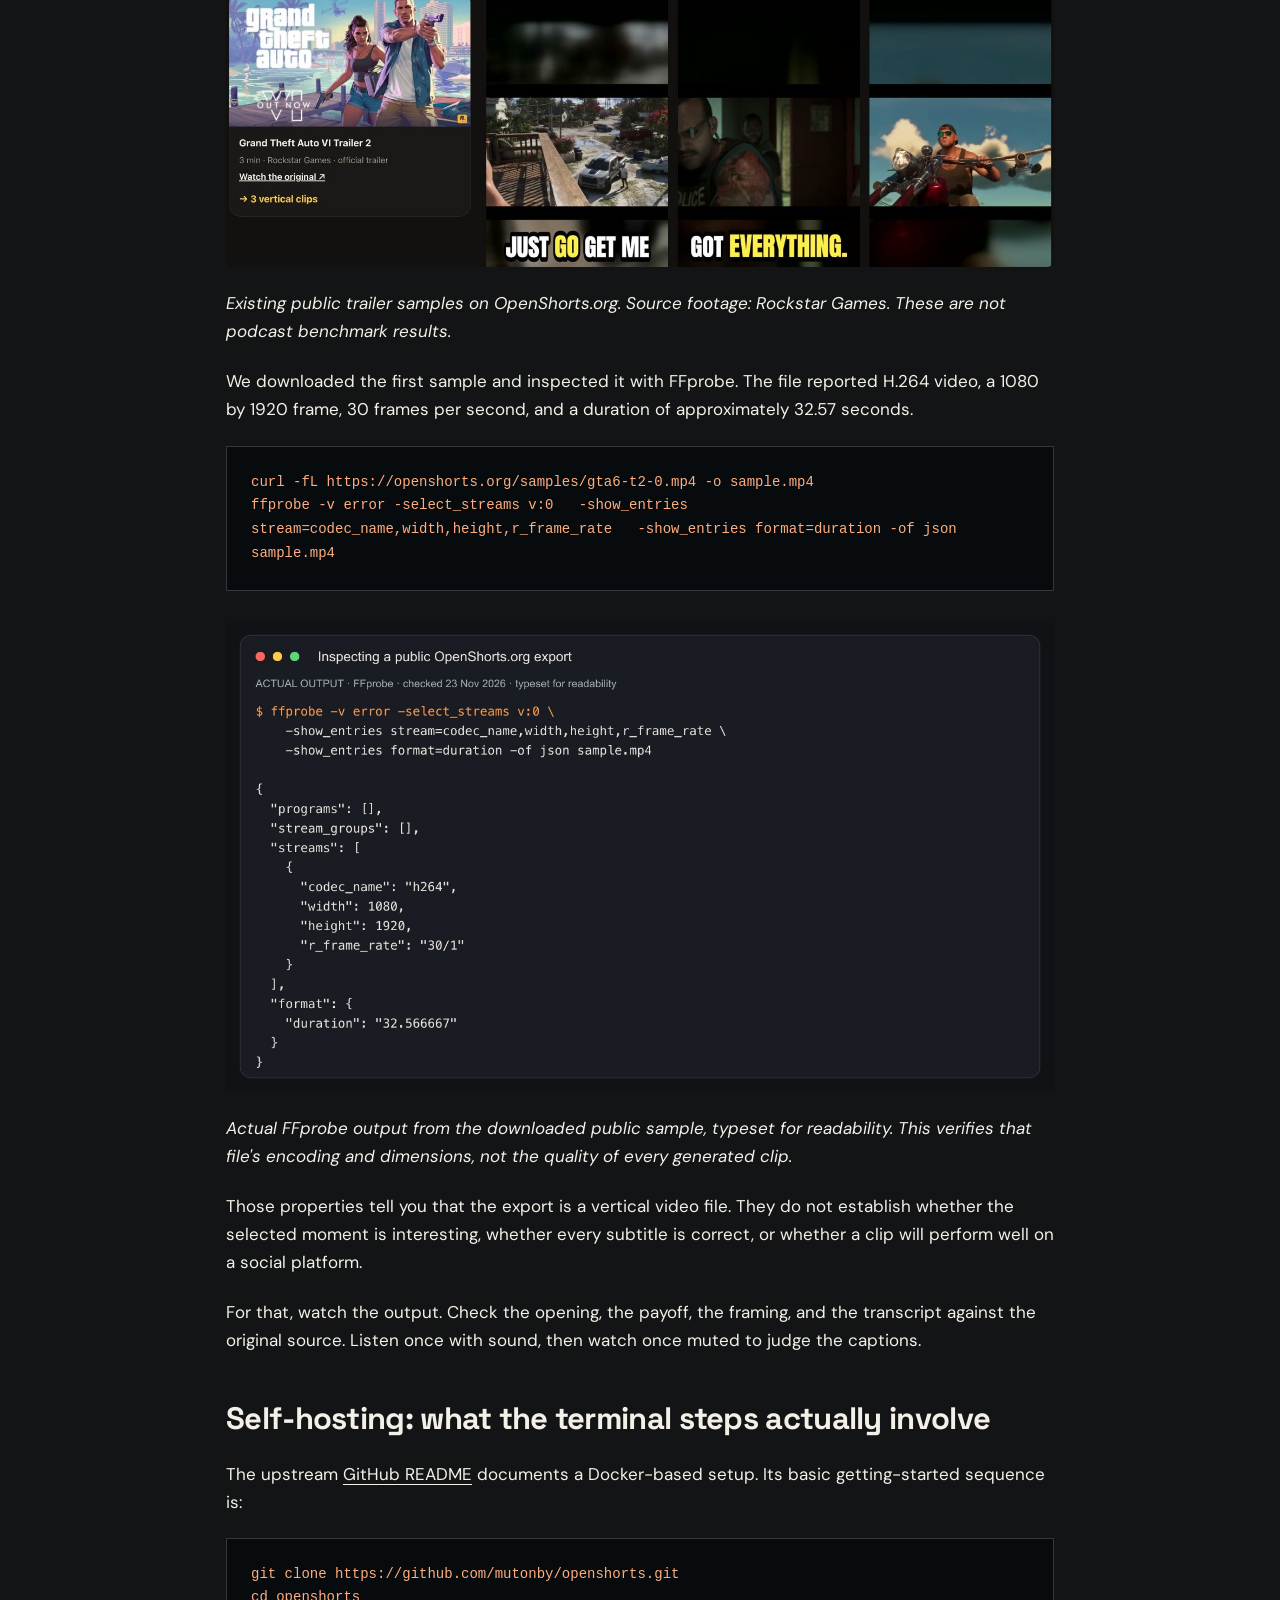
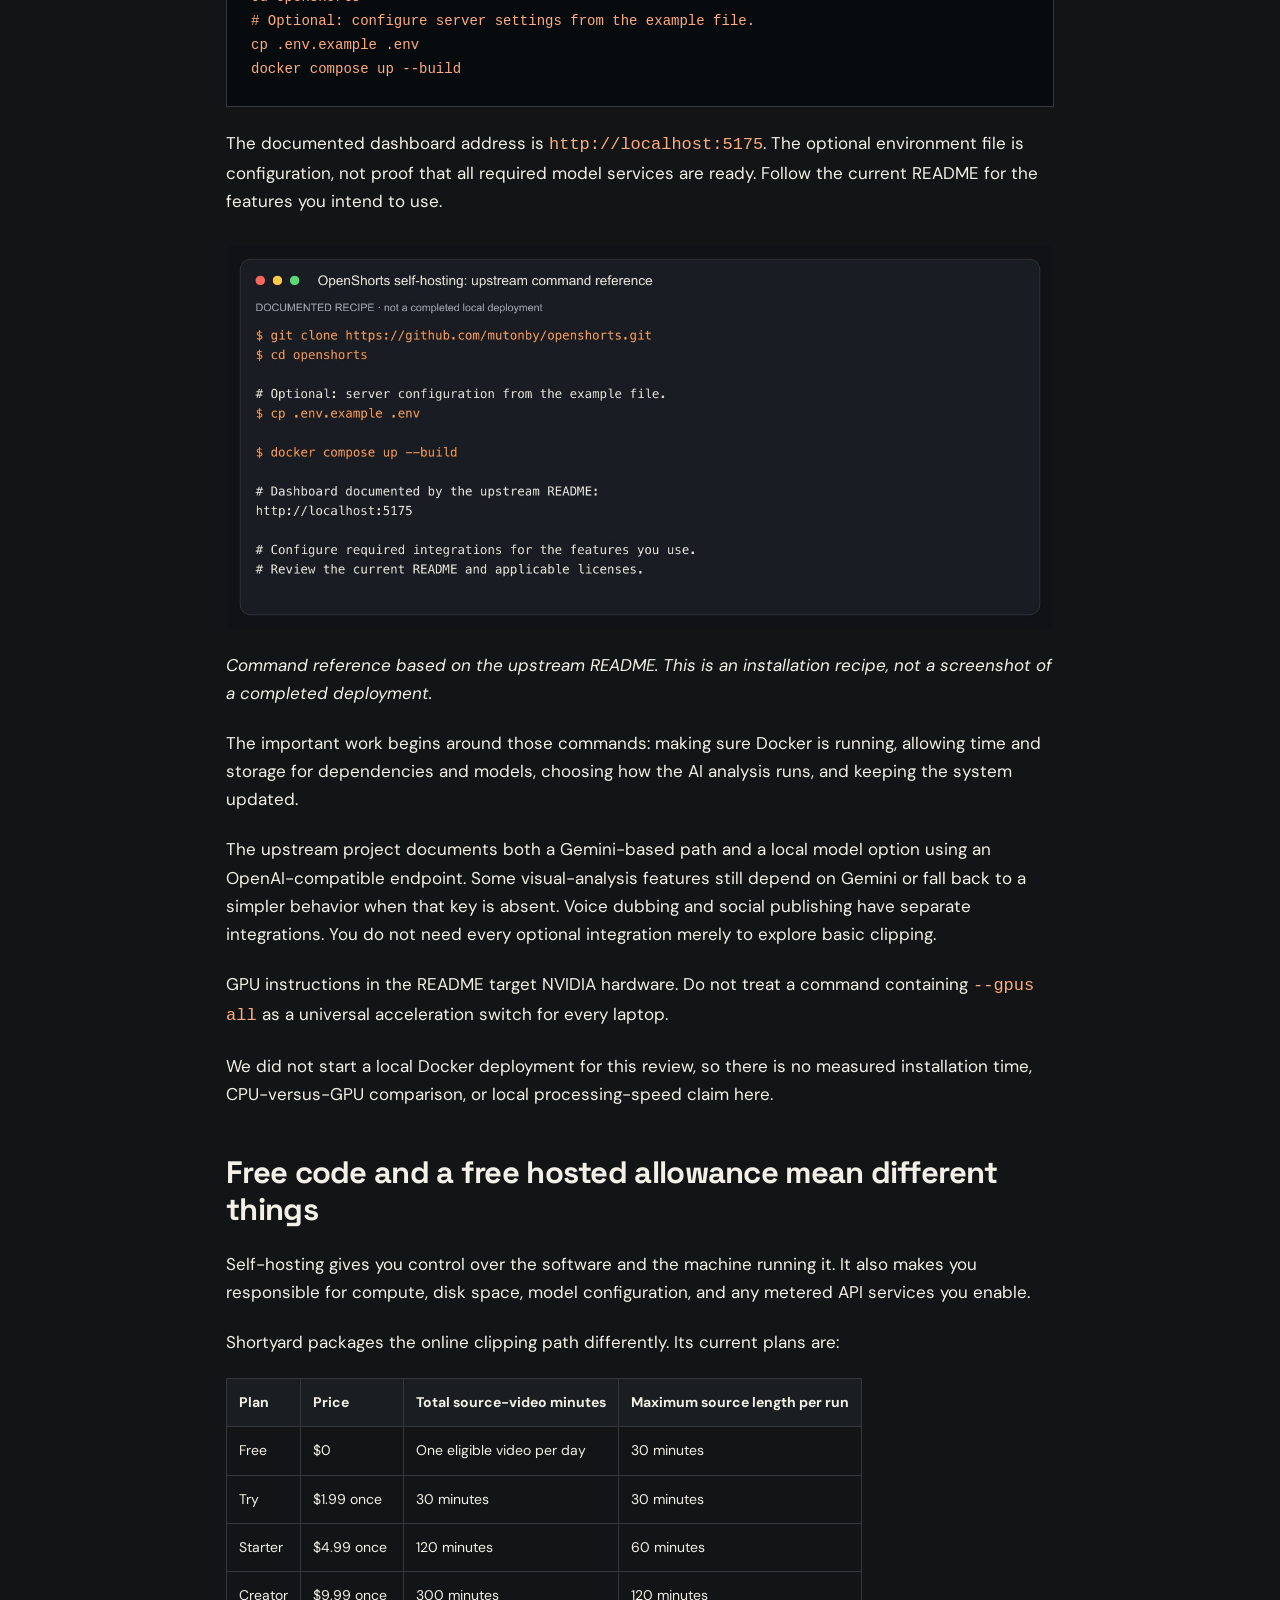
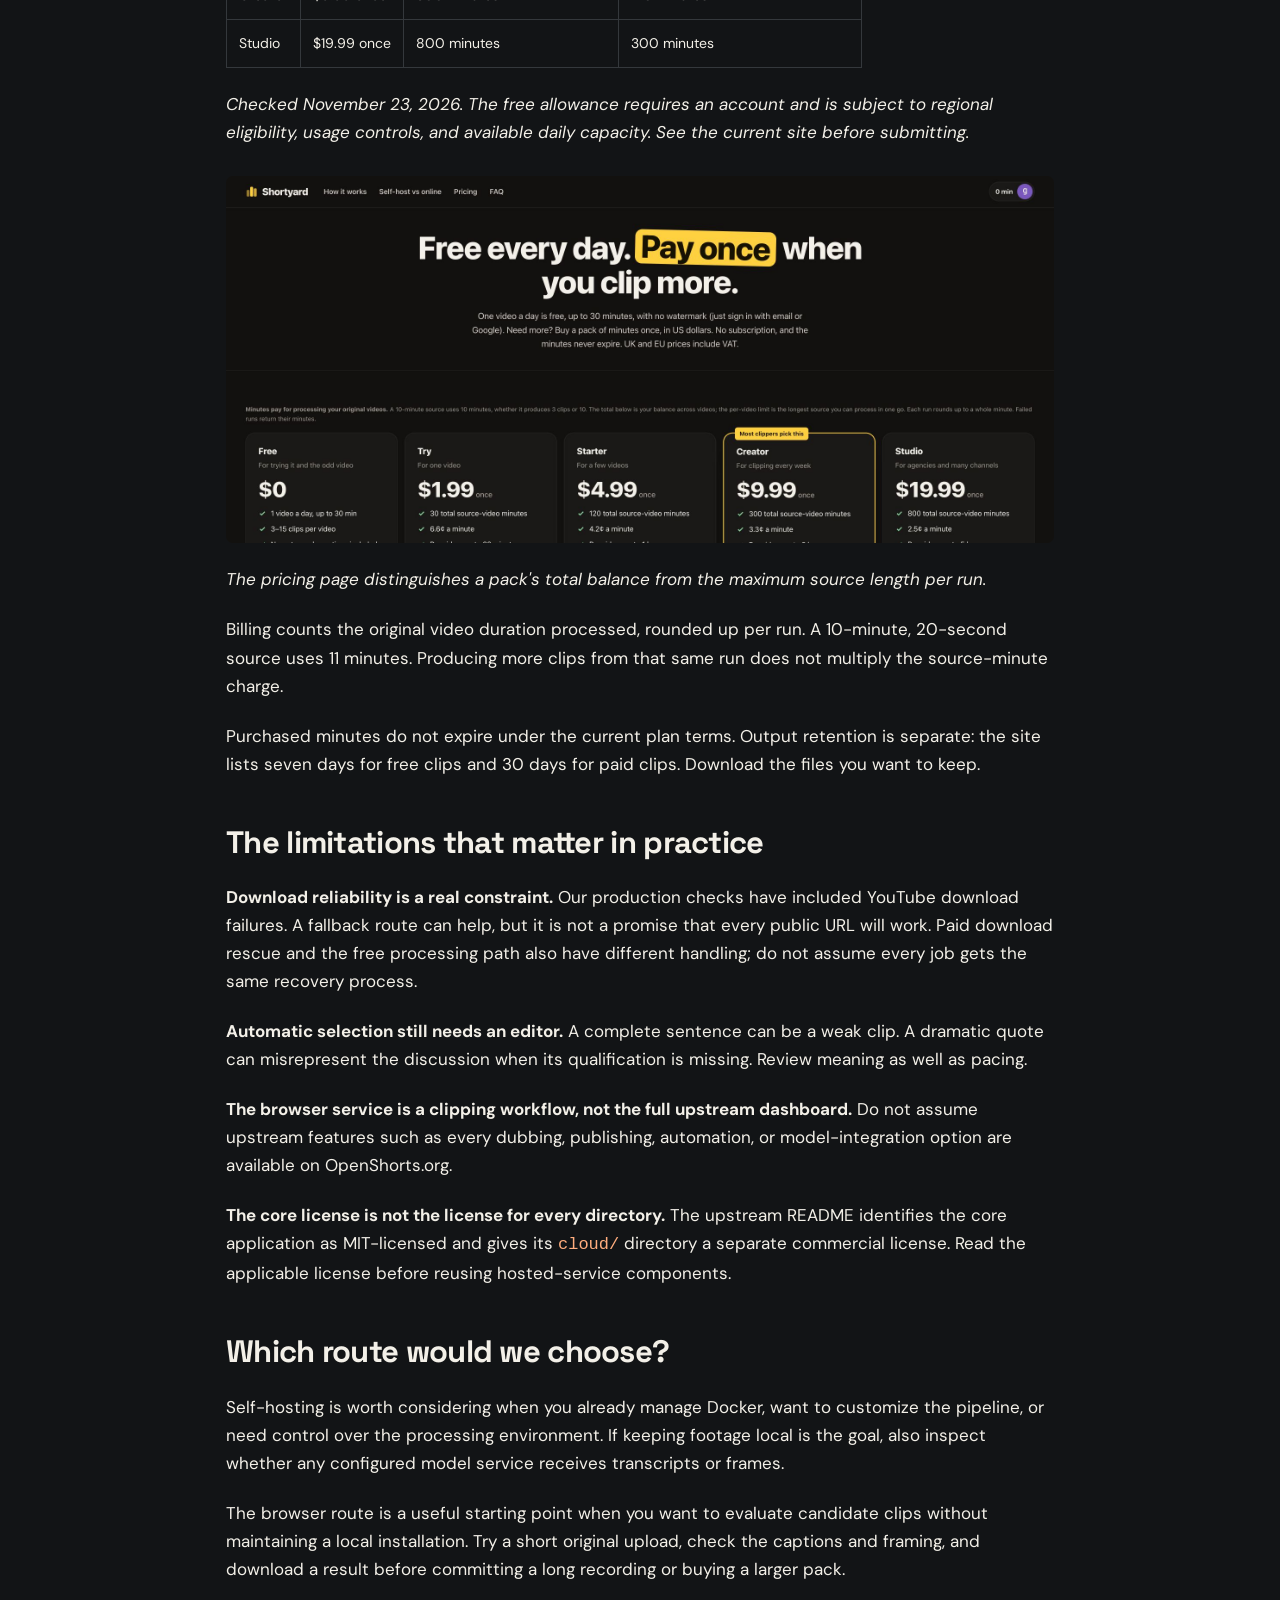
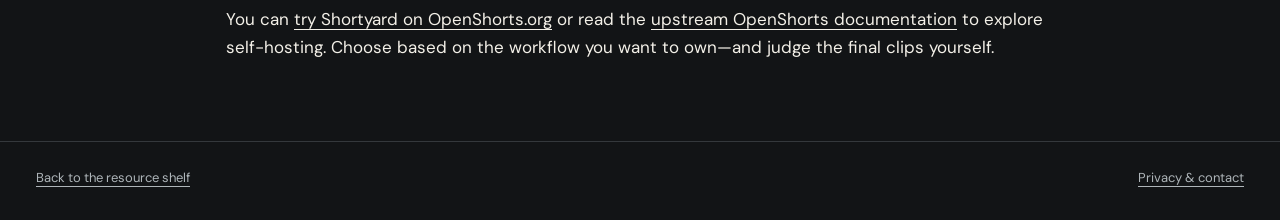
==== commit fe50a890: "Remove Medium links from the resource library and review navigation" ====
--- a/docs/guides/openshorts-review.html
+++ b/docs/guides/openshorts-review.html
@@ -1,4 +1,4 @@
-<!doctype html><html lang="en"><head><meta charset="utf-8"><meta name="viewport" content="width=device-width,initial-scale=1"><title>OpenShorts Review: Self-Host or Go Online? — The Clip Notebook</title><meta name="description" content="A practical operator review of OpenShorts setup, output formats, source-minute pricing, self-hosting and limitations."><link rel="canonical" href="https://clipnotebook.github.io/clip-notebook/guides/openshorts-review.html"><meta property="og:image" content="https://clipnotebook.github.io/clip-notebook/assets/cover.png"><link rel="icon" href="../assets/avatar.png"><link rel="stylesheet" href="../style.css"></head><body><header><a class="brand" href="../"><img src="../assets/avatar.png" alt="">The Clip Notebook</a><nav><a href="../#resources">Resources</a><a href="https://medium.com/@clipnotebook">On Medium</a></nav></header><main class="article"><img src="../assets/cover.png" alt="OpenShorts review: self-host or go online"><p style="font-size:13px;color:#aeb5b9">Cover illustration generated with AI. Website and terminal figures are labeled individually below.</p><h1>OpenShorts Review: Self-Host It or Use It Online?</h1>
+<!doctype html><html lang="en"><head><meta charset="utf-8"><meta name="viewport" content="width=device-width,initial-scale=1"><title>OpenShorts Review: Self-Host or Go Online? — The Clip Notebook</title><meta name="description" content="A practical operator review of OpenShorts setup, output formats, source-minute pricing, self-hosting and limitations."><link rel="canonical" href="https://clipnotebook.github.io/clip-notebook/guides/openshorts-review.html"><meta property="og:image" content="https://clipnotebook.github.io/clip-notebook/assets/cover.png"><link rel="icon" href="../assets/avatar.png"><link rel="stylesheet" href="../style.css"></head><body><header><a class="brand" href="../"><img src="../assets/avatar.png" alt="">The Clip Notebook</a><nav><a href="../#resources">Resources</a></nav></header><main class="article"><img src="../assets/cover.png" alt="OpenShorts review: self-host or go online"><p style="font-size:13px;color:#aeb5b9">Cover illustration generated with AI. Website and terminal figures are labeled individually below.</p><h1>OpenShorts Review: Self-Host It or Use It Online?</h1>
 <p>A practical look at setup, output files, pricing, and the limitations worth checking before you process a long video.</p>
 <p>OpenShorts sounds like a simple proposition: give it a long video, let AI identify promising moments, and download vertical clips with captions. The decision gets more interesting when you choose where to run it.</p>
 <p>You can run the open-source project yourself. You can use its official hosted service. Or you can use an independent service built around the clipping engine, such as Shortyard on OpenShorts.org.</p>
